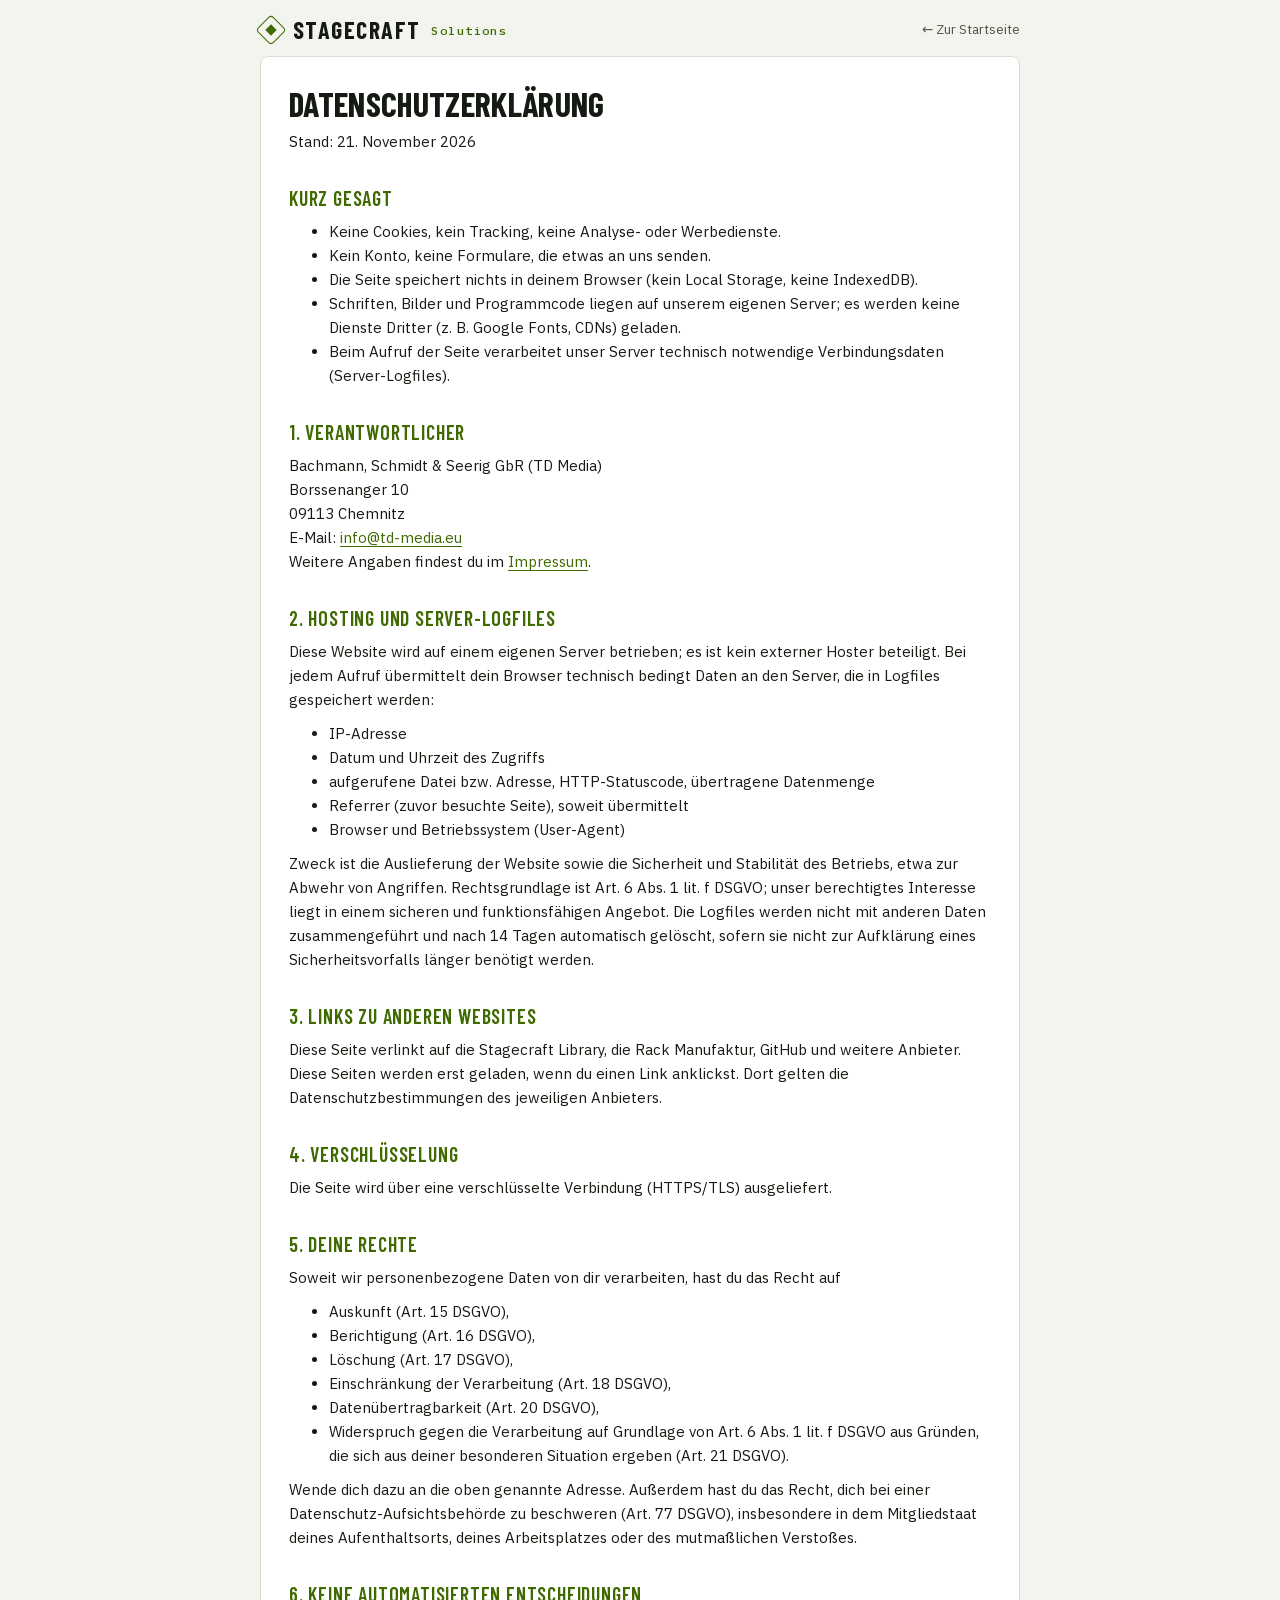
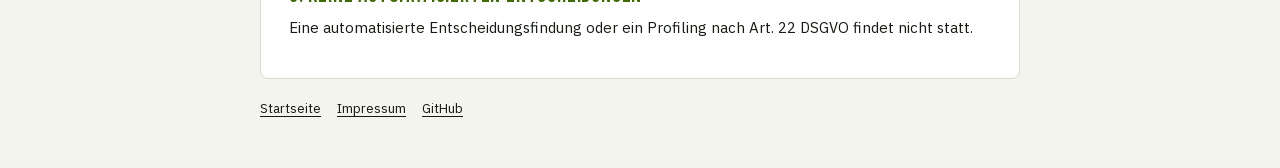
==== public/datenschutz.html @ e1b787e5 "Landingpage statt Platzhalter Hero mit Screenshot der Rack Manufaktur, Kennzahlen aus dem Library-Re" ====
<!doctype html>
<html lang="de">
<head>
<meta charset="utf-8">
<meta name="viewport" content="width=device-width, initial-scale=1">
<meta name="robots" content="noindex">
<title>Datenschutz · Stagecraft Solutions</title>
<link rel="stylesheet" href="assets/fonts/fonts.css">
<link rel="stylesheet" href="assets/legal.css">
<link rel="icon" href="assets/img/favicon.svg" type="image/svg+xml">
</head>
<body>
<div class="wrap">
  <header class="top">
    <a href="./"><span class="mark" aria-hidden="true"></span><b>Stagecraft</b> <small>Solutions</small></a>
    <a class="back" href="./">← Zur Startseite</a>
  </header>
  <main>
    <h1>Datenschutzerklärung</h1>
    <p>Stand: 21. November 2026</p>

    <h2>Kurz gesagt</h2>
    <ul>
      <li>Keine Cookies, kein Tracking, keine Analyse- oder Werbedienste.</li>
      <li>Kein Konto, keine Formulare, die etwas an uns senden.</li>
      <li>Die Seite speichert nichts in deinem Browser (kein Local Storage, keine IndexedDB).</li>
      <li>Schriften, Bilder und Programmcode liegen auf unserem eigenen Server; es werden keine Dienste Dritter (z. B. Google Fonts, CDNs) geladen.</li>
      <li>Beim Aufruf der Seite verarbeitet unser Server technisch notwendige Verbindungsdaten (Server-Logfiles).</li>
    </ul>

    <h2>1. Verantwortlicher</h2>
    <address>
      Bachmann, Schmidt &amp; Seerig GbR (TD Media)<br>
      Borssenanger 10<br>
      09113 Chemnitz<br>
      E-Mail: <a href="mailto:info@td-media.eu">info@td-media.eu</a>
    </address>
    <p>Weitere Angaben findest du im <a href="impressum.html">Impressum</a>.</p>

    <h2>2. Hosting und Server-Logfiles</h2>
    <p>Diese Website wird auf einem eigenen Server betrieben; es ist kein externer Hoster beteiligt. Bei jedem Aufruf übermittelt dein Browser technisch bedingt Daten an den Server, die in Logfiles gespeichert werden:</p>
    <ul>
      <li>IP-Adresse</li>
      <li>Datum und Uhrzeit des Zugriffs</li>
      <li>aufgerufene Datei bzw. Adresse, HTTP-Statuscode, übertragene Datenmenge</li>
      <li>Referrer (zuvor besuchte Seite), soweit übermittelt</li>
      <li>Browser und Betriebssystem (User-Agent)</li>
    </ul>
    <p>Zweck ist die Auslieferung der Website sowie die Sicherheit und Stabilität des Betriebs, etwa zur Abwehr von Angriffen. Rechtsgrundlage ist Art. 6 Abs. 1 lit. f DSGVO; unser berechtigtes Interesse liegt in einem sicheren und funktionsfähigen Angebot. Die Logfiles werden nicht mit anderen Daten zusammengeführt und nach 14 Tagen automatisch gelöscht, sofern sie nicht zur Aufklärung eines Sicherheitsvorfalls länger benötigt werden.</p>

    <h2>3. Links zu anderen Websites</h2>
    <p>Diese Seite verlinkt auf die Stagecraft Library, die Rack Manufaktur, GitHub und weitere Anbieter. Diese Seiten werden erst geladen, wenn du einen Link anklickst. Dort gelten die Datenschutzbestimmungen des jeweiligen Anbieters.</p>

    <h2>4. Verschlüsselung</h2>
    <p>Die Seite wird über eine verschlüsselte Verbindung (HTTPS/TLS) ausgeliefert.</p>

    <h2>5. Deine Rechte</h2>
    <p>Soweit wir personenbezogene Daten von dir verarbeiten, hast du das Recht auf</p>
    <ul>
      <li>Auskunft (Art. 15 DSGVO),</li>
      <li>Berichtigung (Art. 16 DSGVO),</li>
      <li>Löschung (Art. 17 DSGVO),</li>
      <li>Einschränkung der Verarbeitung (Art. 18 DSGVO),</li>
      <li>Datenübertragbarkeit (Art. 20 DSGVO),</li>
      <li>Widerspruch gegen die Verarbeitung auf Grundlage von Art. 6 Abs. 1 lit. f DSGVO aus Gründen, die sich aus deiner besonderen Situation ergeben (Art. 21 DSGVO).</li>
    </ul>
    <p>Wende dich dazu an die oben genannte Adresse. Außerdem hast du das Recht, dich bei einer Datenschutz-Aufsichtsbehörde zu beschweren (Art. 77 DSGVO), insbesondere in dem Mitgliedstaat deines Aufenthaltsorts, deines Arbeitsplatzes oder des mutmaßlichen Verstoßes.</p>

    <h2>6. Keine automatisierten Entscheidungen</h2>
    <p>Eine automatisierte Entscheidungsfindung oder ein Profiling nach Art. 22 DSGVO findet nicht statt.</p>
  </main>
  <footer><a href="./">Startseite</a><a href="impressum.html">Impressum</a><a href="https://github.com/StagecraftSolutions" rel="noopener">GitHub</a></footer>
</div>
</body>
</html>
---- public/assets/fonts/fonts.css ----
/* Lokal eingebundene Schriften (SIL Open Font License 1.1, siehe LICENSES.md) */
/* Barlow Condensed 500 latin-ext */
@font-face {
  font-family: 'Barlow Condensed';
  font-style: normal;
  font-weight: 500;
  font-display: swap;
  src: url(barlow-condensed-500-latin-ext.woff2) format('woff2');
  unicode-range: U+0100-02BA, U+02BD-02C5, U+02C7-02CC, U+02CE-02D7, U+02DD-02FF, U+0304, U+0308, U+0329, U+1D00-1DBF, U+1E00-1E9F, U+1EF2-1EFF, U+2020, U+20A0-20AB, U+20AD-20C4, U+2113, U+2C60-2C7F, U+A720-A7FF;
}
/* Barlow Condensed 500 latin */
@font-face {
  font-family: 'Barlow Condensed';
  font-style: normal;
  font-weight: 500;
  font-display: swap;
  src: url(barlow-condensed-500-latin.woff2) format('woff2');
  unicode-range: U+0000-00FF, U+0131, U+0152-0153, U+02BB-02BC, U+02C6, U+02DA, U+02DC, U+0304, U+0308, U+0329, U+2000-206F, U+20AC, U+2122, U+2191, U+2193, U+2212, U+2215, U+FEFF, U+FFFD;
}
/* Barlow Condensed 600 latin-ext */
@font-face {
  font-family: 'Barlow Condensed';
  font-style: normal;
  font-weight: 600;
  font-display: swap;
  src: url(barlow-condensed-600-latin-ext.woff2) format('woff2');
  unicode-range: U+0100-02BA, U+02BD-02C5, U+02C7-02CC, U+02CE-02D7, U+02DD-02FF, U+0304, U+0308, U+0329, U+1D00-1DBF, U+1E00-1E9F, U+1EF2-1EFF, U+2020, U+20A0-20AB, U+20AD-20C4, U+2113, U+2C60-2C7F, U+A720-A7FF;
}
/* Barlow Condensed 600 latin */
@font-face {
  font-family: 'Barlow Condensed';
  font-style: normal;
  font-weight: 600;
  font-display: swap;
  src: url(barlow-condensed-600-latin.woff2) format('woff2');
  unicode-range: U+0000-00FF, U+0131, U+0152-0153, U+02BB-02BC, U+02C6, U+02DA, U+02DC, U+0304, U+0308, U+0329, U+2000-206F, U+20AC, U+2122, U+2191, U+2193, U+2212, U+2215, U+FEFF, U+FFFD;
}
/* Barlow Condensed 700 latin-ext */
@font-face {
  font-family: 'Barlow Condensed';
  font-style: normal;
  font-weight: 700;
  font-display: swap;
  src: url(barlow-condensed-700-latin-ext.woff2) format('woff2');
  unicode-range: U+0100-02BA, U+02BD-02C5, U+02C7-02CC, U+02CE-02D7, U+02DD-02FF, U+0304, U+0308, U+0329, U+1D00-1DBF, U+1E00-1E9F, U+1EF2-1EFF, U+2020, U+20A0-20AB, U+20AD-20C4, U+2113, U+2C60-2C7F, U+A720-A7FF;
}
/* Barlow Condensed 700 latin */
@font-face {
  font-family: 'Barlow Condensed';
  font-style: normal;
  font-weight: 700;
  font-display: swap;
  src: url(barlow-condensed-700-latin.woff2) format('woff2');
  unicode-range: U+0000-00FF, U+0131, U+0152-0153, U+02BB-02BC, U+02C6, U+02DA, U+02DC, U+0304, U+0308, U+0329, U+2000-206F, U+20AC, U+2122, U+2191, U+2193, U+2212, U+2215, U+FEFF, U+FFFD;
}
/* IBM Plex Mono 400 latin-ext */
@font-face {
  font-family: 'IBM Plex Mono';
  font-style: normal;
  font-weight: 400;
  font-display: swap;
  src: url(ibm-plex-mono-400-latin-ext.woff2) format('woff2');
  unicode-range: U+0100-02BA, U+02BD-02C5, U+02C7-02CC, U+02CE-02D7, U+02DD-02FF, U+0304, U+0308, U+0329, U+1D00-1DBF, U+1E00-1E9F, U+1EF2-1EFF, U+2020, U+20A0-20AB, U+20AD-20C4, U+2113, U+2C60-2C7F, U+A720-A7FF;
}
/* IBM Plex Mono 400 latin */
@font-face {
  font-family: 'IBM Plex Mono';
  font-style: normal;
  font-weight: 400;
  font-display: swap;
  src: url(ibm-plex-mono-400-latin.woff2) format('woff2');
  unicode-range: U+0000-00FF, U+0131, U+0152-0153, U+02BB-02BC, U+02C6, U+02DA, U+02DC, U+0304, U+0308, U+0329, U+2000-206F, U+20AC, U+2122, U+2191, U+2193, U+2212, U+2215, U+FEFF, U+FFFD;
}
/* IBM Plex Mono 500 latin-ext */
@font-face {
  font-family: 'IBM Plex Mono';
  font-style: normal;
  font-weight: 500;
  font-display: swap;
  src: url(ibm-plex-mono-500-latin-ext.woff2) format('woff2');
  unicode-range: U+0100-02BA, U+02BD-02C5, U+02C7-02CC, U+02CE-02D7, U+02DD-02FF, U+0304, U+0308, U+0329, U+1D00-1DBF, U+1E00-1E9F, U+1EF2-1EFF, U+2020, U+20A0-20AB, U+20AD-20C4, U+2113, U+2C60-2C7F, U+A720-A7FF;
}
/* IBM Plex Mono 500 latin */
@font-face {
  font-family: 'IBM Plex Mono';
  font-style: normal;
  font-weight: 500;
  font-display: swap;
  src: url(ibm-plex-mono-500-latin.woff2) format('woff2');
  unicode-range: U+0000-00FF, U+0131, U+0152-0153, U+02BB-02BC, U+02C6, U+02DA, U+02DC, U+0304, U+0308, U+0329, U+2000-206F, U+20AC, U+2122, U+2191, U+2193, U+2212, U+2215, U+FEFF, U+FFFD;
}
/* IBM Plex Sans 400 latin-ext */
@font-face {
  font-family: 'IBM Plex Sans';
  font-style: normal;
  font-weight: 400;
  font-stretch: 100%;
  font-display: swap;
  src: url(ibm-plex-sans-400-latin-ext.woff2) format('woff2');
  unicode-range: U+0100-02BA, U+02BD-02C5, U+02C7-02CC, U+02CE-02D7, U+02DD-02FF, U+0304, U+0308, U+0329, U+1D00-1DBF, U+1E00-1E9F, U+1EF2-1EFF, U+2020, U+20A0-20AB, U+20AD-20C4, U+2113, U+2C60-2C7F, U+A720-A7FF;
}
/* IBM Plex Sans 400 latin */
@font-face {
  font-family: 'IBM Plex Sans';
  font-style: normal;
  font-weight: 400;
  font-stretch: 100%;
  font-display: swap;
  src: url(ibm-plex-sans-400-latin.woff2) format('woff2');
  unicode-range: U+0000-00FF, U+0131, U+0152-0153, U+02BB-02BC, U+02C6, U+02DA, U+02DC, U+0304, U+0308, U+0329, U+2000-206F, U+20AC, U+2122, U+2191, U+2193, U+2212, U+2215, U+FEFF, U+FFFD;
}
/* IBM Plex Sans 500 latin-ext */
@font-face {
  font-family: 'IBM Plex Sans';
  font-style: normal;
  font-weight: 500;
  font-stretch: 100%;
  font-display: swap;
  src: url(ibm-plex-sans-500-latin-ext.woff2) format('woff2');
  unicode-range: U+0100-02BA, U+02BD-02C5, U+02C7-02CC, U+02CE-02D7, U+02DD-02FF, U+0304, U+0308, U+0329, U+1D00-1DBF, U+1E00-1E9F, U+1EF2-1EFF, U+2020, U+20A0-20AB, U+20AD-20C4, U+2113, U+2C60-2C7F, U+A720-A7FF;
}
/* IBM Plex Sans 500 latin */
@font-face {
  font-family: 'IBM Plex Sans';
  font-style: normal;
  font-weight: 500;
  font-stretch: 100%;
  font-display: swap;
  src: url(ibm-plex-sans-500-latin.woff2) format('woff2');
  unicode-range: U+0000-00FF, U+0131, U+0152-0153, U+02BB-02BC, U+02C6, U+02DA, U+02DC, U+0304, U+0308, U+0329, U+2000-206F, U+20AC, U+2122, U+2191, U+2193, U+2212, U+2215, U+FEFF, U+FFFD;
}
/* IBM Plex Sans 600 latin-ext */
@font-face {
  font-family: 'IBM Plex Sans';
  font-style: normal;
  font-weight: 600;
  font-stretch: 100%;
  font-display: swap;
  src: url(ibm-plex-sans-600-latin-ext.woff2) format('woff2');
  unicode-range: U+0100-02BA, U+02BD-02C5, U+02C7-02CC, U+02CE-02D7, U+02DD-02FF, U+0304, U+0308, U+0329, U+1D00-1DBF, U+1E00-1E9F, U+1EF2-1EFF, U+2020, U+20A0-20AB, U+20AD-20C4, U+2113, U+2C60-2C7F, U+A720-A7FF;
}
/* IBM Plex Sans 600 latin */
@font-face {
  font-family: 'IBM Plex Sans';
  font-style: normal;
  font-weight: 600;
  font-stretch: 100%;
  font-display: swap;
  src: url(ibm-plex-sans-600-latin.woff2) format('woff2');
  unicode-range: U+0000-00FF, U+0131, U+0152-0153, U+02BB-02BC, U+02C6, U+02DA, U+02DC, U+0304, U+0308, U+0329, U+2000-206F, U+20AC, U+2122, U+2191, U+2193, U+2212, U+2215, U+FEFF, U+FFFD;
}
---- public/assets/legal.css ----
/* Rechtliche Seiten – gleiche Farben und Schriften wie die Startseite */
:root {
  --bg: #111512; --surface: #181d19; --line: #2c352d; --fg: #f1f2e9; --muted: #a7b0a4; --lime: #c6f36b;
  --f-display: "Barlow Condensed", "Arial Narrow", system-ui, sans-serif;
  --f-body: "IBM Plex Sans", system-ui, -apple-system, "Segoe UI", sans-serif;
  --f-mono: "IBM Plex Mono", ui-monospace, monospace;
  color-scheme: dark;
}
@media (prefers-color-scheme: light) {
  :root { --bg: #f3f4ee; --surface: #ffffff; --line: #d9ddd0; --fg: #151a12; --muted: #4f584c; --lime: #3f6a00; color-scheme: light; }
}
* { box-sizing: border-box; }
body {
  margin: 0; background: var(--bg); color: var(--fg);
  font-family: var(--f-body); font-size: 15px; line-height: 1.6;
  padding: 0 max(16px, env(safe-area-inset-left, 0px)) 48px max(16px, env(safe-area-inset-right, 0px));
}
.wrap { max-width: 760px; margin: 0 auto; }
.top { display: flex; align-items: center; gap: 10px; padding-block: 18px 14px; }
.top a { color: inherit; text-decoration: none; display: flex; align-items: center; gap: 11px; }
.mark { width: 22px; height: 22px; border: 1.5px solid var(--lime); display: grid; place-items: center; transform: rotate(45deg); border-radius: 4px; flex: none; }
.mark::after { content: ""; width: 8px; height: 8px; background: var(--lime); }
.top b { font-family: var(--f-display); font-weight: 700; font-size: 24px; letter-spacing: .06em; text-transform: uppercase; line-height: 1; }
.top small { font: 500 12px var(--f-mono); letter-spacing: .12em; color: var(--lime); }
.back { margin-left: auto; font-size: 13.5px; color: var(--muted) !important; }
.back:hover { color: var(--lime) !important; }
main { background: var(--surface); border: 1px solid var(--line); border-radius: 8px; padding: 8px 28px 28px; }
h1 { font-family: var(--f-display); font-weight: 700; font-size: 34px; text-transform: uppercase; letter-spacing: .01em; margin: 20px 0 8px; line-height: 1.1; }
h2 { font-family: var(--f-display); font-weight: 600; font-size: 20px; text-transform: uppercase; letter-spacing: .04em; margin: 28px 0 6px; color: var(--lime); }
h3 { font-size: 15px; margin: 18px 0 4px; }
p, ul { margin: 0 0 10px; }
a { color: var(--lime); text-underline-offset: 3px; }
address { font-style: normal; }
footer { margin-top: 20px; display: flex; gap: 16px; font-size: 13px; color: var(--muted); }
footer a { color: var(--fg); }
@media (max-width: 560px) { main { padding: 4px 18px 22px; } h1 { font-size: 28px; } .top b { font-size: 20px; } }
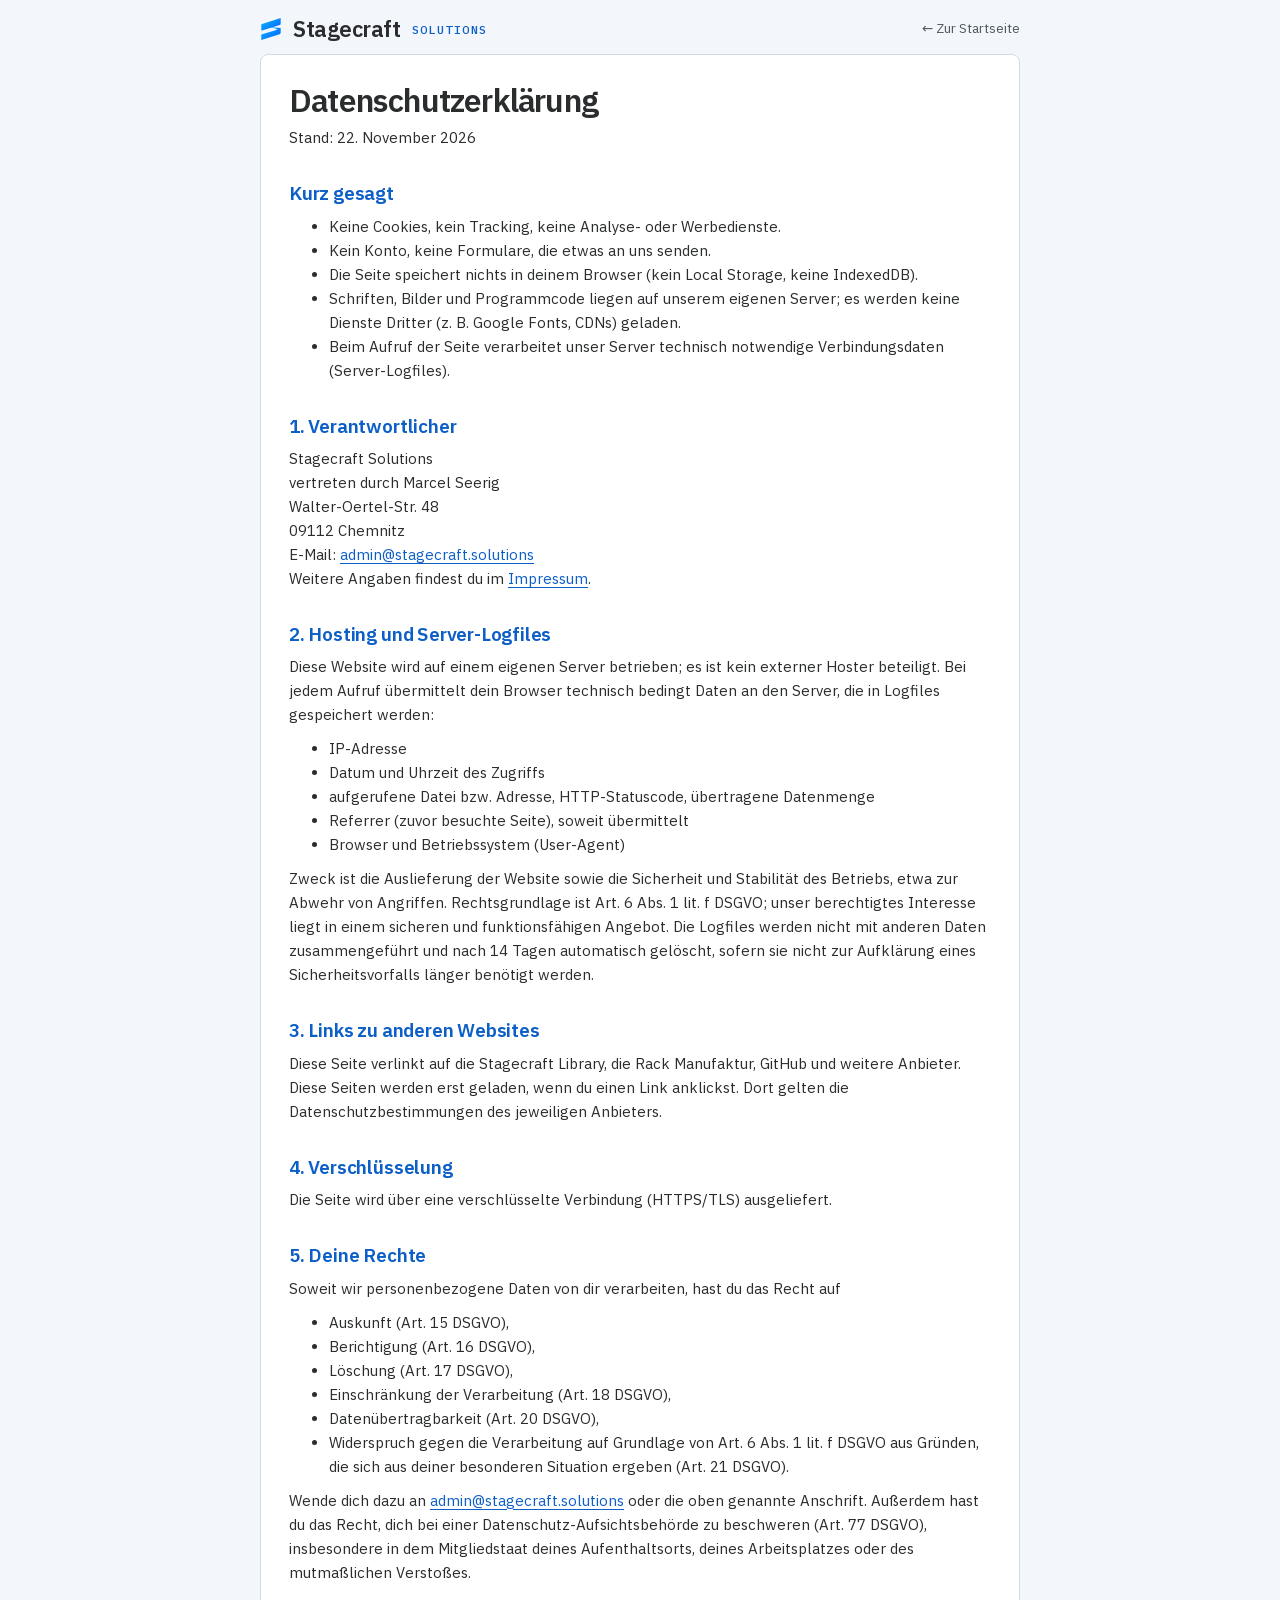
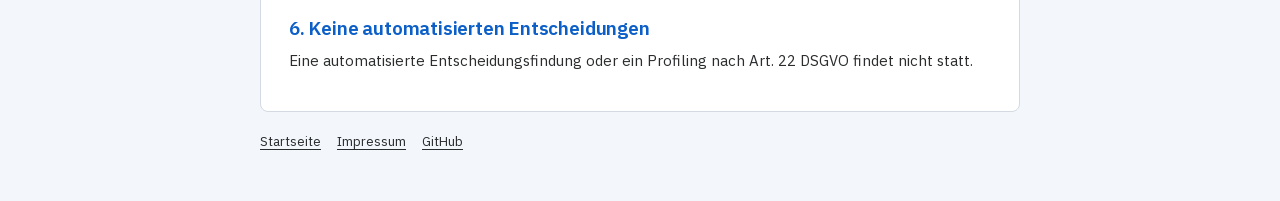
==== commit 0e793960: "Impressum und Datenschutz: Stagecraft Solutions, vertreten durch Marcel Seerig Co-Authored-By: Claud" ====
--- a/public/datenschutz.html
+++ b/public/datenschutz.html
@@ -17,7 +17,7 @@
   </header>
   <main>
     <h1>Datenschutzerklärung</h1>
-    <p>Stand: 21. November 2026</p>
+    <p>Stand: 22. November 2026</p>
 
     <h2>Kurz gesagt</h2>
     <ul>
@@ -30,10 +30,11 @@
 
     <h2>1. Verantwortlicher</h2>
     <address>
-      Bachmann, Schmidt &amp; Seerig GbR (TD Media)<br>
-      Borssenanger 10<br>
-      09113 Chemnitz<br>
-      E-Mail: <a href="mailto:info@td-media.eu">info@td-media.eu</a>
+      Stagecraft Solutions<br>
+      vertreten durch Marcel Seerig<br>
+      Walter-Oertel-Str. 48<br>
+      09112 Chemnitz<br>
+      E-Mail: <a href="mailto:admin@stagecraft.solutions">admin@stagecraft.solutions</a>
     </address>
     <p>Weitere Angaben findest du im <a href="impressum.html">Impressum</a>.</p>
 
@@ -64,7 +65,7 @@
       <li>Datenübertragbarkeit (Art. 20 DSGVO),</li>
       <li>Widerspruch gegen die Verarbeitung auf Grundlage von Art. 6 Abs. 1 lit. f DSGVO aus Gründen, die sich aus deiner besonderen Situation ergeben (Art. 21 DSGVO).</li>
     </ul>
-    <p>Wende dich dazu an die oben genannte Adresse. Außerdem hast du das Recht, dich bei einer Datenschutz-Aufsichtsbehörde zu beschweren (Art. 77 DSGVO), insbesondere in dem Mitgliedstaat deines Aufenthaltsorts, deines Arbeitsplatzes oder des mutmaßlichen Verstoßes.</p>
+    <p>Wende dich dazu an <a href="mailto:admin@stagecraft.solutions">admin@stagecraft.solutions</a> oder die oben genannte Anschrift. Außerdem hast du das Recht, dich bei einer Datenschutz-Aufsichtsbehörde zu beschweren (Art. 77 DSGVO), insbesondere in dem Mitgliedstaat deines Aufenthaltsorts, deines Arbeitsplatzes oder des mutmaßlichen Verstoßes.</p>
 
     <h2>6. Keine automatisierten Entscheidungen</h2>
     <p>Eine automatisierte Entscheidungsfindung oder ein Profiling nach Art. 22 DSGVO findet nicht statt.</p>
--- a/public/assets/legal.css
+++ b/public/assets/legal.css
@@ -1,13 +1,13 @@
 /* Rechtliche Seiten – gleiche Farben und Schriften wie die Startseite */
 :root {
-  --bg: #111512; --surface: #181d19; --line: #2c352d; --fg: #f1f2e9; --muted: #a7b0a4; --lime: #c6f36b;
-  --f-display: "Barlow Condensed", "Arial Narrow", system-ui, sans-serif;
+  --bg: #17191b; --surface: #212426; --line: #34383b; --fg: #e8eaeb; --muted: #9aa3a8; --lime: #4b94f0;
+  --f-display: "IBM Plex Sans", system-ui, -apple-system, "Segoe UI", sans-serif;
   --f-body: "IBM Plex Sans", system-ui, -apple-system, "Segoe UI", sans-serif;
   --f-mono: "IBM Plex Mono", ui-monospace, monospace;
   color-scheme: dark;
 }
 @media (prefers-color-scheme: light) {
-  :root { --bg: #f3f4ee; --surface: #ffffff; --line: #d9ddd0; --fg: #151a12; --muted: #4f584c; --lime: #3f6a00; color-scheme: light; }
+  :root { --bg: #f3f6fb; --surface: #ffffff; --line: #d3dae2; --fg: #2a2c2d; --muted: #4f5b61; --lime: #0d5fc8; color-scheme: light; }
 }
 * { box-sizing: border-box; }
 body {
@@ -18,15 +18,14 @@
 .wrap { max-width: 760px; margin: 0 auto; }
 .top { display: flex; align-items: center; gap: 10px; padding-block: 18px 14px; }
 .top a { color: inherit; text-decoration: none; display: flex; align-items: center; gap: 11px; }
-.mark { width: 22px; height: 22px; border: 1.5px solid var(--lime); display: grid; place-items: center; transform: rotate(45deg); border-radius: 4px; flex: none; }
-.mark::after { content: ""; width: 8px; height: 8px; background: var(--lime); }
-.top b { font-family: var(--f-display); font-weight: 700; font-size: 24px; letter-spacing: .06em; text-transform: uppercase; line-height: 1; }
-.top small { font: 500 12px var(--f-mono); letter-spacing: .12em; color: var(--lime); }
+.mark { width: 22px; height: 22px; flex: none; background: url(img/favicon.svg) center/contain no-repeat; }
+.top b { font-family: var(--f-display); font-weight: 650; font-size: 22px; letter-spacing: -.02em; line-height: 1; }
+.top small { font: 500 12px var(--f-mono); letter-spacing: .12em; text-transform: uppercase; color: var(--lime); }
 .back { margin-left: auto; font-size: 13.5px; color: var(--muted) !important; }
 .back:hover { color: var(--lime) !important; }
 main { background: var(--surface); border: 1px solid var(--line); border-radius: 8px; padding: 8px 28px 28px; }
-h1 { font-family: var(--f-display); font-weight: 700; font-size: 34px; text-transform: uppercase; letter-spacing: .01em; margin: 20px 0 8px; line-height: 1.1; }
-h2 { font-family: var(--f-display); font-weight: 600; font-size: 20px; text-transform: uppercase; letter-spacing: .04em; margin: 28px 0 6px; color: var(--lime); }
+h1 { font-family: var(--f-display); font-weight: 650; font-size: 32px; letter-spacing: -.025em; margin: 20px 0 8px; line-height: 1.1; }
+h2 { font-family: var(--f-display); font-weight: 600; font-size: 19px; letter-spacing: -.01em; margin: 28px 0 6px; color: var(--lime); }
 h3 { font-size: 15px; margin: 18px 0 4px; }
 p, ul { margin: 0 0 10px; }
 a { color: var(--lime); text-underline-offset: 3px; }
